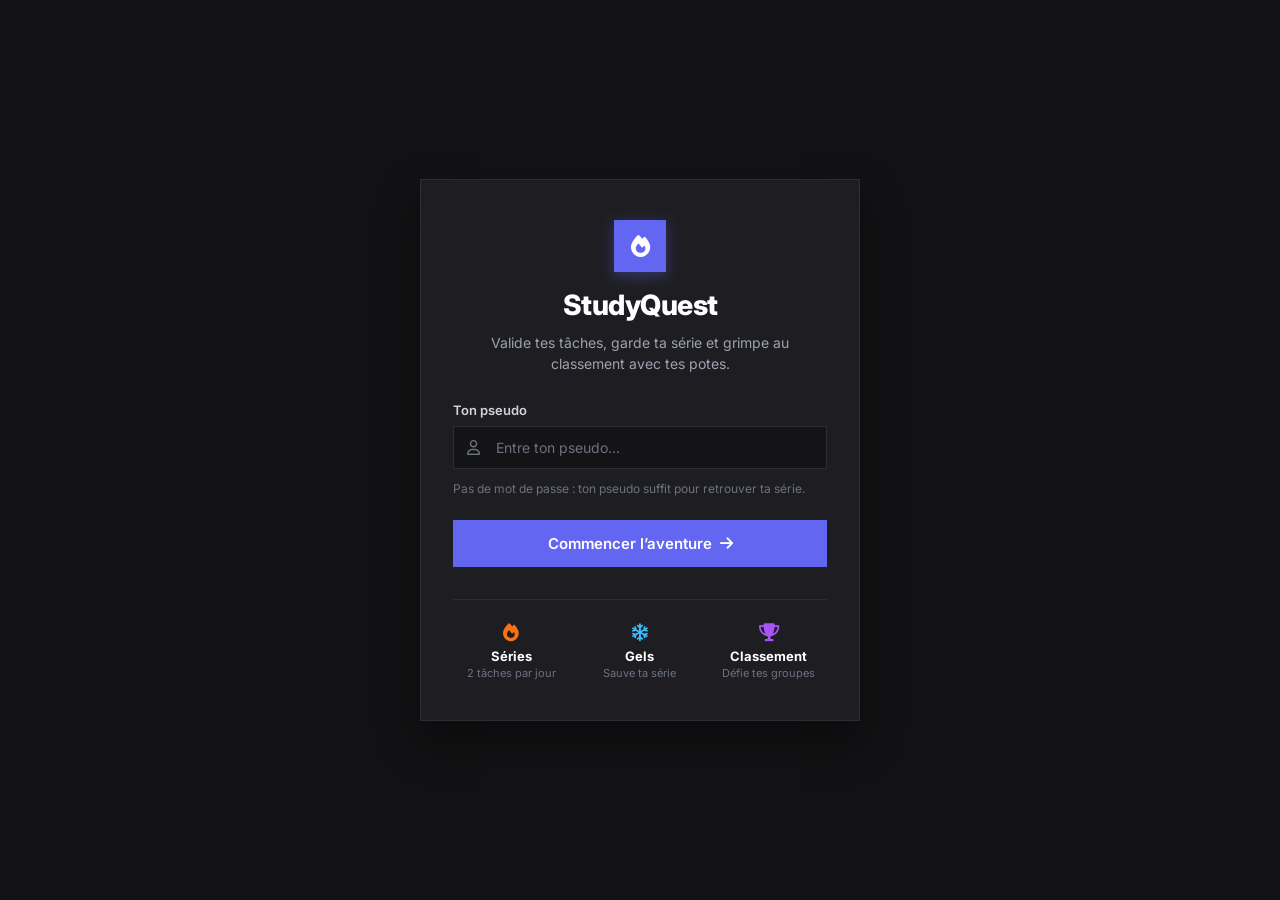
==== html/accueil.html @ 06453f38 "page accueil pour confirmer la connexion" ====
<!DOCTYPE html>
<html lang="fr">
<head>
    <meta charset="UTF-8">
    <meta name="viewport" content="width=device-width, initial-scale=1.0">
    <title>StudyQuest - Accueil</title>
    <link rel="stylesheet" href="../css/components/login.css"> 
    <link rel="stylesheet" href="https://cdnjs.cloudflare.com/ajax/libs/font-awesome/6.4.0/css/all.min.css">
    <link href="https://fonts.googleapis.com/css2?family=Inter:wght@400;500;600;700;800&display=swap" rel="stylesheet">
</head>
<body>

            <div class="logo-badge" style="margin-bottom: 24px;">
                <i class="fa-solid fa-check logo-icon" style="color: #4ade80;"></i>
            </div>

            <h1 class="brand-title" style="margin-bottom: 12px;">Bravo !</h1>
            <p class="brand-subtitle" style="font-size: 16px; margin-bottom: 24px;">
                Vous êtes connecté en tant que <strong id="username-display" style="color: #6366f1;">Utilisateur</strong>.
            </p>

            <p class="auth-hint" style="text-align: center; margin-bottom: 24px;">
                Bienvenue sur StudyQuest. La suite de ton tableau de bord arrive bientôt ici !
            </p>

            <button id="btn-logout" class="btn-submit" style="background-color: #2d2d34; color: #9ca3af;">
                <i class="fa-solid fa-arrow-right-from-bracket"></i>
                <span>Se déconnecter</span>
            </button>

        </div>
    </main>

    <!-- Script pour récupérer l'utilisateur et gérer la déconnexion -->
    <script>
        document.addEventListener('DOMContentLoaded', () => {
            // Récupère l'utilisateur stocké dans le localStorage
            const storedUser = localStorage.getItem('studyquest_user');

            if (!storedUser) {
                // Si aucun utilisateur n'est connecté, on le renvoie vers la page de login
                window.location.href = '../index.html'; // Ajuste le chemin si ton fichier login.html est à la racine
                return;
            }

            const user = JSON.parse(storedUser);
            const usernameSpan = document.getElementById('username-display');
            
            // Affiche le pseudo
            if (usernameSpan && user.username) {
                usernameSpan.textContent = user.username;
            }

            // Gestion de la déconnexion
            const logoutBtn = document.getElementById('btn-logout');
            if (logoutBtn) {
                logoutBtn.addEventListener('click', () => {
                    localStorage.removeItem('studyquest_user');
                    window.location.href = '../index.html';
                });
            }
        });
    </script>
</body>
</html>
---- css/components/login.css ----
/* Reset basique & Typographie */
* {
    margin: 0;
    padding: 0;
    box-sizing: border-box;
    font-family: 'Inter', sans-serif;
}

body {
    background-color: #121214;
    color: #ffffff;
    min-height: 100vh;
    display: flex;
    justify-content: center;
    align-items: center;
    padding: 20px;
}

/* Conteneur principal */
.login-container {
    width: 100%;
    max-width: 440px;
}

/* Carte de connexion */
.login-card {
    background-color: #1e1e22;
    border: 1px solid #2d2d34;
    border-radius: 0;
    padding: 40px 32px;
    text-align: center;
    box-shadow: 0 20px 40px rgba(0, 0, 0, 0.4);
}

/* Badge du Logo */
.logo-badge {
    width: 52px;
    height: 52px;
    background-color: #6366f1;
    border-radius: 0;
    display: flex;
    align-items: center;
    justify-content: center;
    margin: 0 auto 16px auto;
    box-shadow: 0 4px 14px rgba(99, 102, 241, 0.35);
}

.logo-badge i {
    font-size: 24px;
    color: #facc15; /* Icône de goutte dorée/jaune */
}

/* En-tête de la carte */
.brand-title {
    font-size: 28px;
    font-weight: 800;
    letter-spacing: -0.5px;
    margin-bottom: 10px;
}

.brand-subtitle {
    color: #9ca3af;
    font-size: 14px;
    line-height: 1.5;
    margin-bottom: 28px;
}

/* Formulaire */
.form-group {
    text-align: left;
    margin-bottom: 12px;
}

.form-group label {
    display: block;
    font-size: 13px;
    font-weight: 600;
    color: #d1d5db;
    margin-bottom: 8px;
}

.input-wrapper {
    position: relative;
    display: flex;
    align-items: center;
}

.input-icon {
    position: absolute;
    left: 14px;
    color: #6b7280;
    font-size: 15px;
}

.input-wrapper input {
    width: 100%;
    background-color: #141416;
    border: 1px solid #2d2d34;
    border-radius: 0;
    padding: 12px 14px 12px 42px;
    color: #ffffff;
    font-size: 14px;
    outline: none;
    transition: border-color 0.2s ease, box-shadow 0.2s ease;
}

.input-wrapper input::placeholder {
    color: #6b7280;
}

.input-wrapper input:focus {
    border-color: #6366f1;
    box-shadow: 0 0 0 2px rgba(99, 102, 241, 0.2);
}

.auth-hint {
    font-size: 12px;
    color: #6b7280;
    text-align: left;
    margin-bottom: 24px;
}

.error-msg {
    color: #ef4444;
    font-size: 13px;
    margin-bottom: 12px;
    text-align: left;
}

/* Bouton Soumettre */
.btn-submit {
    width: 100%;
    background-color: #6366f1;
    color: #ffffff;
    border: none;
    border-radius: 0;
    padding: 14px;
    font-size: 15px;
    font-weight: 600;
    cursor: pointer;
    display: flex;
    align-items: center;
    justify-content: center;
    gap: 8px;
    transition: background-color 0.2s ease, transform 0.1s ease;
}

.btn-submit:hover {
    background-color: #4f46e5;
}

.btn-submit:active {
    transform: scale(0.99);
}

/* Pied de carte avec caractéristiques */
.features-footer {
    display: grid;
    grid-template-columns: repeat(3, 1fr);
    gap: 12px;
    margin-top: 32px;
    padding-top: 24px;
    border-top: 1px solid #2d2d34;
}

.feature-item {
    display: flex;
    flex-direction: column;
    align-items: center;
}

.feature-icon {
    font-size: 18px;
    margin-bottom: 6px;
}

.icon-fire { color: #f97316; }
.icon-ice { color: #38bdf8; }
.icon-trophy { color: #a855f7; }

.feature-title {
    font-size: 13px;
    font-weight: 700;
    color: #ffffff;
    margin-bottom: 2px;
}

.feature-desc {
    font-size: 11px;
    color: #6b7280;
}

.logo-badge .logo-icon {
    font-size: 22px;
    color: white !important; 
    margin: 0 !important;
}
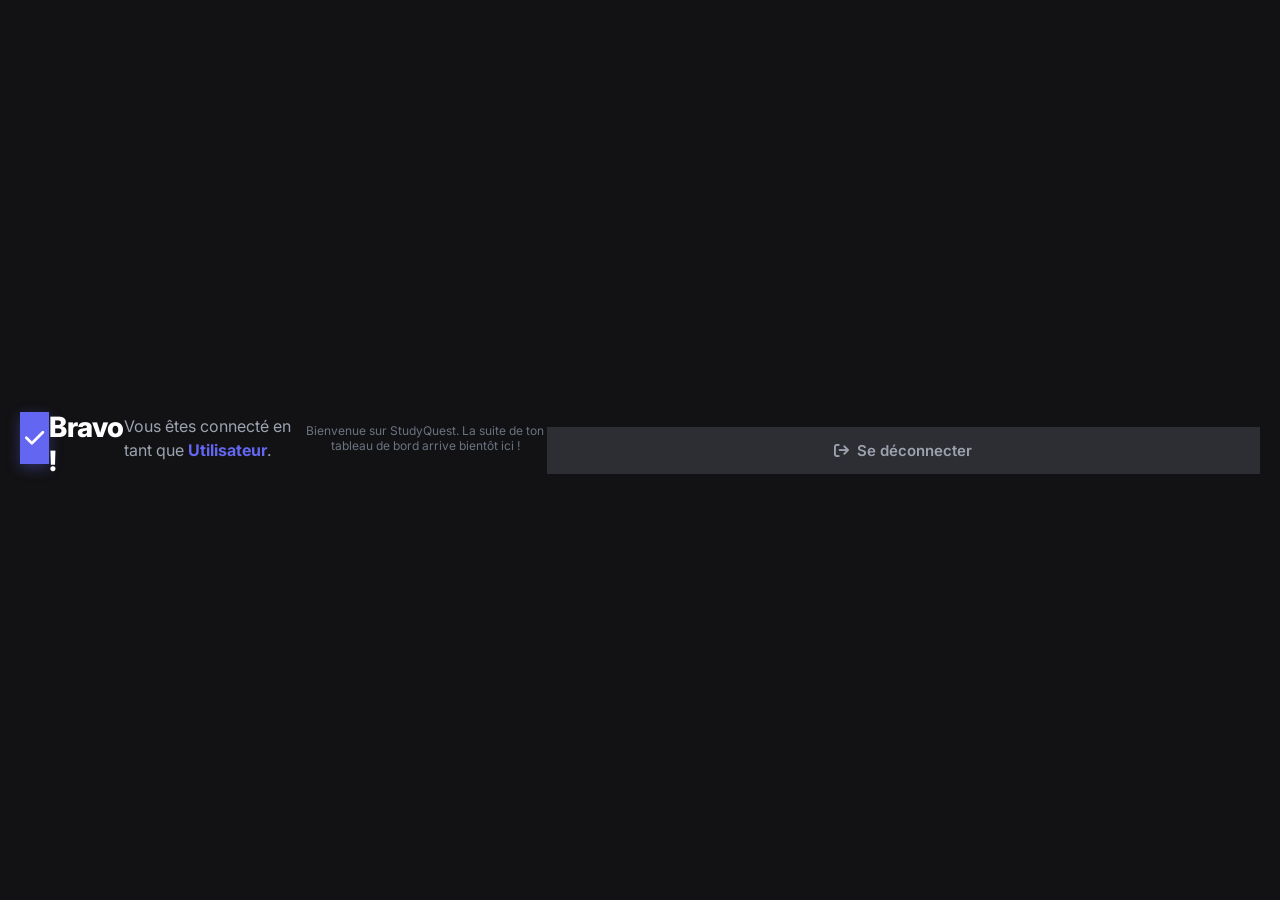
==== commit 41dd4e21: "afficher le nom de l'utilisateur apres la connexion" ====
--- a/html/accueil.html
+++ b/html/accueil.html
@@ -32,34 +32,55 @@
     </main>
 
     <!-- Script pour récupérer l'utilisateur et gérer la déconnexion -->
-    <script>
-        document.addEventListener('DOMContentLoaded', () => {
-            // Récupère l'utilisateur stocké dans le localStorage
-            const storedUser = localStorage.getItem('studyquest_user');
+    <script type="module">
+    import { supabase } from '../supabaseClient.js'; // Ajuste le chemin vers ton supabaseClient.js
 
-            if (!storedUser) {
-                // Si aucun utilisateur n'est connecté, on le renvoie vers la page de login
-                window.location.href = '../index.html'; // Ajuste le chemin si ton fichier login.html est à la racine
+    document.addEventListener('DOMContentLoaded', async () => {
+        // 1. Récupère l'utilisateur stocké en local
+        const storedUser = localStorage.getItem('studyquest_user');
+
+        if (!storedUser) {
+            // Aucun utilisateur en cache local, redirection vers la page de login
+            window.location.href = '../index.html';
+            return;
+        }
+
+        const localUser = JSON.parse(storedUser);
+        
+        try {
+            // 2. Vérification optionnelle mais recommandée : s'assurer que l'utilisateur existe toujours dans Supabase via son ID ou son pseudo
+            let { data: profile, error } = await supabase
+                .from('profiles')
+                .select('*')
+                .eq('id', localUser.id)
+                .single();
+
+            if (error || !profile) {
+                // Si l'utilisateur n'existe plus dans la BDB, on nettoie et on redirige
+                localStorage.removeItem('studyquest_user');
+                window.location.href = '../index.html';
                 return;
             }
 
-            const user = JSON.parse(storedUser);
+            // 3. Affiche le pseudo récupéré de la base de données
             const usernameSpan = document.getElementById('username-display');
-            
-            // Affiche le pseudo
-            if (usernameSpan && user.username) {
-                usernameSpan.textContent = user.username;
+            if (usernameSpan && profile.username) {
+                usernameSpan.textContent = profile.username;
             }
 
-            // Gestion de la déconnexion
-            const logoutBtn = document.getElementById('btn-logout');
-            if (logoutBtn) {
-                logoutBtn.addEventListener('click', () => {
-                    localStorage.removeItem('studyquest_user');
-                    window.location.href = '../index.html';
-                });
-            }
-        });
-    </script>
+        } catch (err) {
+            console.error("Erreur lors de la vérification de l'utilisateur :", err.message);
+        }
+
+        // 4. Gestion de la déconnexion
+        const logoutBtn = document.getElementById('btn-logout');
+        if (logoutBtn) {
+            logoutBtn.addEventListener('click', () => {
+                localStorage.removeItem('studyquest_user');
+                window.location.href = '../index.html';
+            });
+        }
+    });
+</script>
 </body>
 </html>
